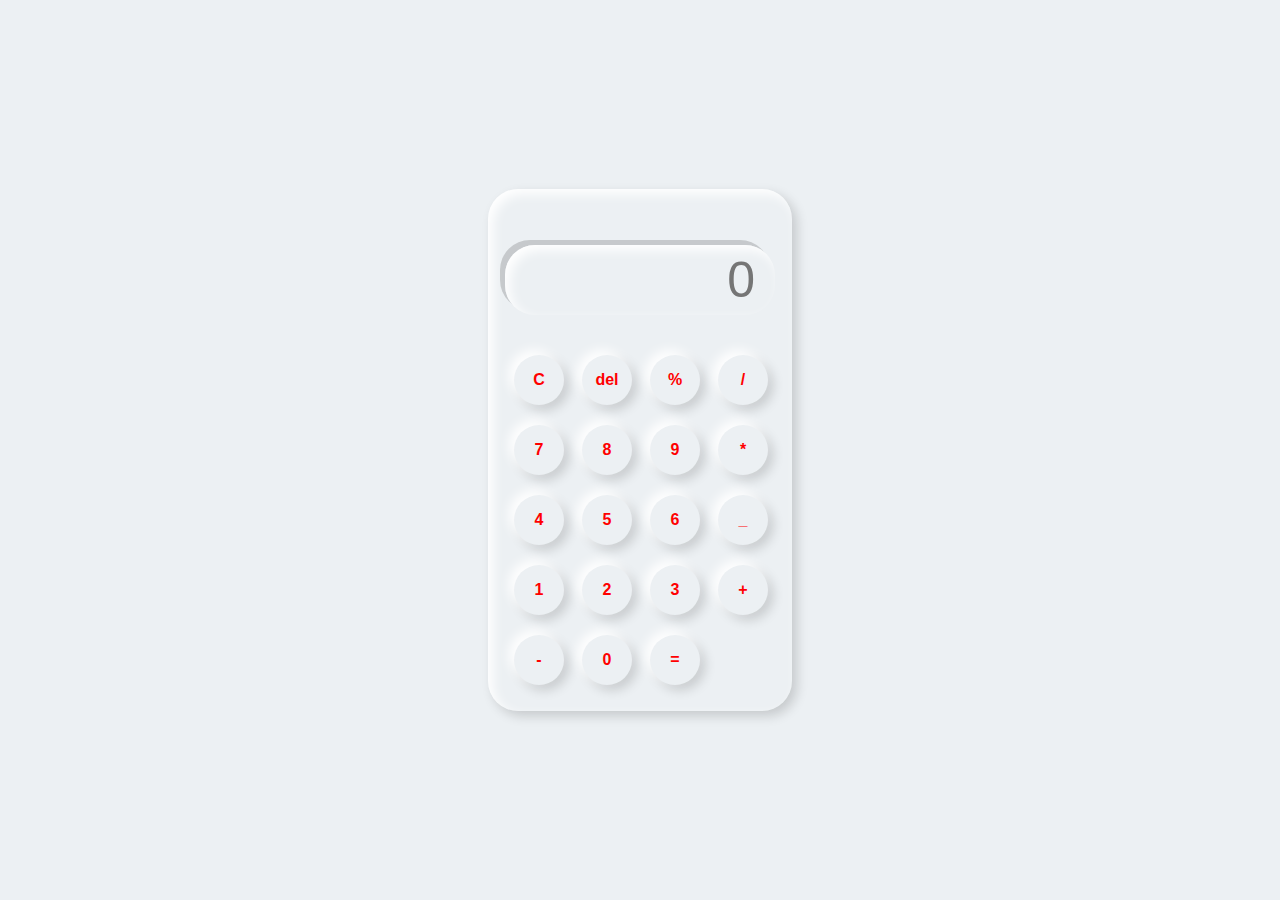
==== index.html @ 34b8885b "Rename calculator.html to index.html" ====
<!DOCTYPE html>
<html lang="en">
<head>
    <meta charset="UTF-8">
    <meta http-equiv="X-UA-Compatible" content="IE=edge">
    <meta name="viewport" content="width=device-width, initial-scale=1.0">
    <link rel="stylesheet" href="calculator.css">
    <title>Calculator</title>
</head>
<body>
   <div class="container" >
       <div class="calculator">
            <input type="text" placeholder="0" id="output-screen">
            <button onclick="bersihkan()">C</button>
            <button onclick="del()">del</button>
            <button onclick="display('%')">%</button>
            <button onclick="display('/')">/</button>
            <button onclick="display('7')">7</button>
            <button onclick="display('8')">8</button>
            <button onclick="display('9')">9</button>
            <button onclick="display('*')">*</button>
            <button onclick="display('4')">4</button>
            <button onclick="display('5')">5</button>
            <button onclick="display('6')">6</button>
            <button onclick="display('_')">_</button>
            <button onclick="display('1')">1</button>
            <button onclick="display('2')">2</button>
            <button onclick="display('3')">3</button>
            <button onclick="display('+')">+</button>
            <button onclick="display('-')">-</button>
            <button onclick="display('0')">0</button>
            <button onclick="calculator()" class="hasil">=</button>
        </div>
   </div> 
   <script>
       let outputscreen = document.getElemetById("output-screen");
       function display(num){
           outputscreen.value += num;
       }
       function calculator(){
           try{
               outputscreen.value = eval(outputscreen.value);
           }
           catch(err){
               alert("invalid")
           }
       }
       function bersihkan(){
           outputscreen.value = "";
       }
       function del(){
           outputscreen.value = outputscreen.value.slice(0,-1);
       }
   </script>
</body>
</html>
---- calculator.css ----
* {
    margin: 0px;
    box-sizing: border-box;
    font-family: sans-serif;
    outline: none;
    padding: 0px;
    background-color: #ecf0f3;
}

.container{
    display: flex;
    height: 100vh;
    align-items: center;
    justify-content: center;
}

.calculator{
    padding: 16px;
    border-radius: 30px;
    background-color: #ecf0f3;
    display: grid;
    grid-template-columns: repeat(4, 68px);
    box-shadow: inset 5px 5px 12px  #fff, 5px 5px 12px rgba(0, 0, 0, 0.16);
}

input{
    height: 70px;
    width: 270px;
    grid-column: span 4;
    background-color: #ecf0f3 ;
    box-shadow: inset 5px 5px 12px #fff, -5px -5px rgba(0, 0, 0, 0.16);
    border: none;
    border-radius: 30px;
    color: rgb(70, 70, 70);
    font-size: 50px;
    text-align: end;
    margin: auto;
    margin-top: 40px;
    margin-bottom: 30px;
    padding: 20px;
}

button{
    background-color: #ecf0f3;
    height: 50px;
    width: 50px;
    border: none;
    border-radius: 50%;
    box-shadow: -5px -5px 12px #fff, 5px 5px 12px rgba(0, 0, 0, 0.16);
    margin: 10px;
    font-size: 16px;
    font-weight: bold;
    color: red;
}

button:hover(){
    background-color: red;
    color: white;
}

hasil{
    width: 115px;
    border-radius: 45px;
    box-shadow: inset -5px -5px 12px #fff, 5px 5px 12px rgba(0, 0, 0, 0.16);
    background-color: #ecf0f3;
}
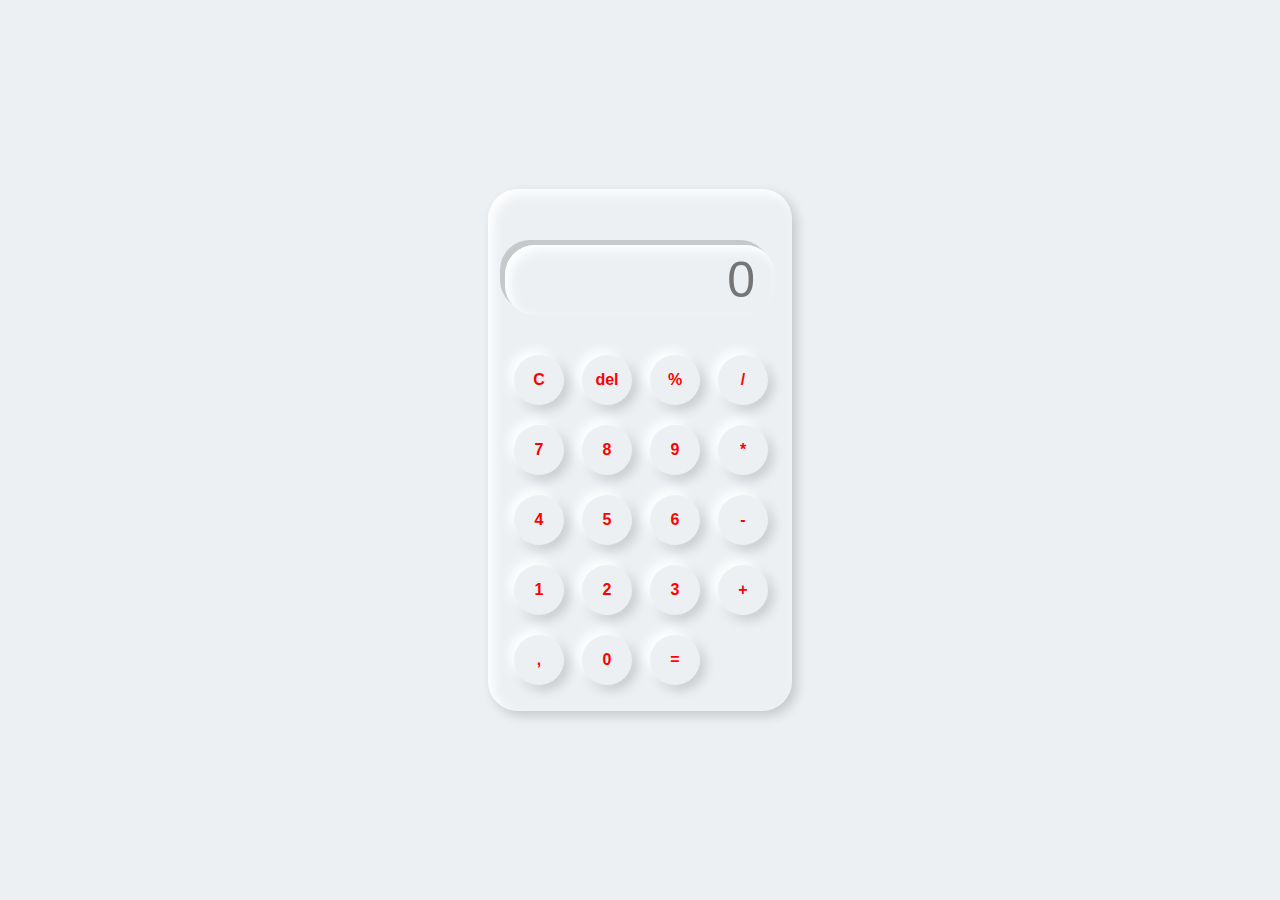
==== commit fd2b6e5c: "Update index.html" ====
--- a/index.html
+++ b/index.html
@@ -22,18 +22,18 @@
             <button onclick="display('4')">4</button>
             <button onclick="display('5')">5</button>
             <button onclick="display('6')">6</button>
-            <button onclick="display('_')">_</button>
+            <button onclick="display('-')">-</button>
             <button onclick="display('1')">1</button>
             <button onclick="display('2')">2</button>
             <button onclick="display('3')">3</button>
             <button onclick="display('+')">+</button>
-            <button onclick="display('-')">-</button>
+            <button onclick="display(',')">,</button>
             <button onclick="display('0')">0</button>
             <button onclick="calculator()" class="hasil">=</button>
         </div>
    </div> 
    <script>
-       let outputscreen = document.getElemetById("output-screen");
+       let outputscreen = document.getElementById("output-screen");
        function display(num){
            outputscreen.value += num;
        }
--- a/calculator.css
+++ b/calculator.css
@@ -53,7 +53,7 @@
     color: red;
 }
 
-button:hover(){
+button:hover{
     background-color: red;
     color: white;
 }
@@ -63,4 +63,4 @@
     border-radius: 45px;
     box-shadow: inset -5px -5px 12px #fff, 5px 5px 12px rgba(0, 0, 0, 0.16);
     background-color: #ecf0f3;
-}+}
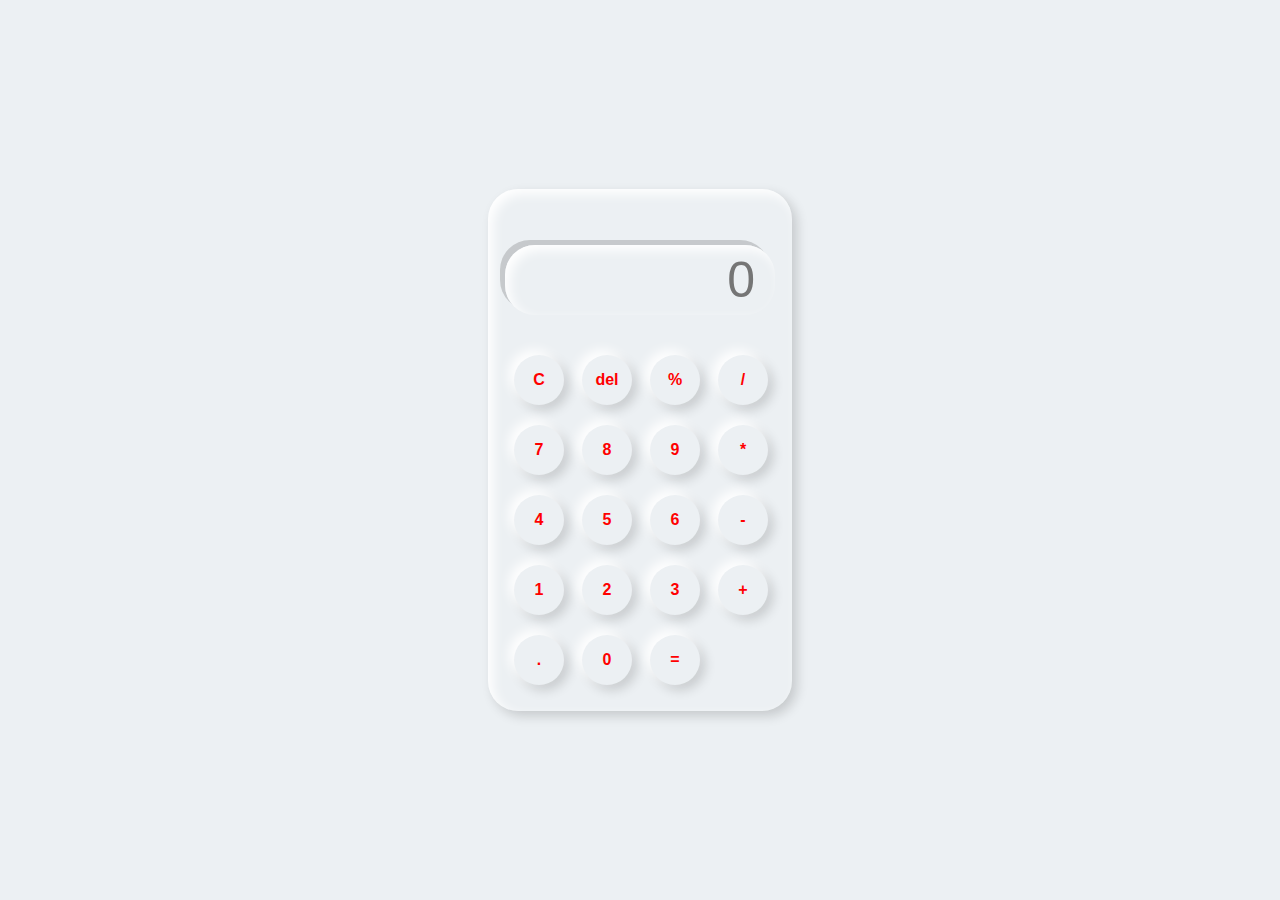
==== commit 90c44e5c: "Update index.html" ====
--- a/index.html
+++ b/index.html
@@ -27,7 +27,7 @@
             <button onclick="display('2')">2</button>
             <button onclick="display('3')">3</button>
             <button onclick="display('+')">+</button>
-            <button onclick="display(',')">,</button>
+            <button onclick="display('.')">.</button>
             <button onclick="display('0')">0</button>
             <button onclick="calculator()" class="hasil">=</button>
         </div>
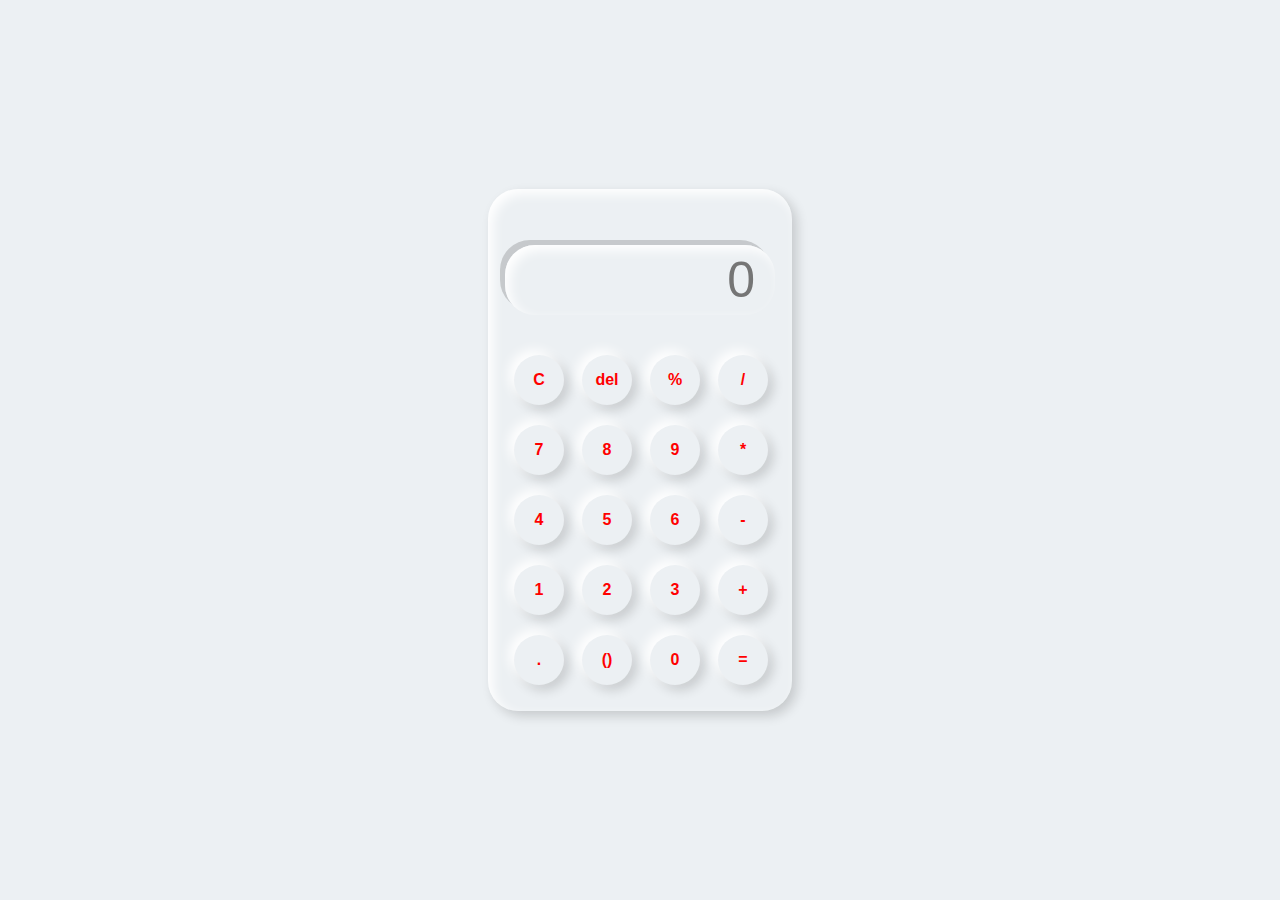
==== commit a08fb596: "Update index.html" ====
--- a/index.html
+++ b/index.html
@@ -28,6 +28,7 @@
             <button onclick="display('3')">3</button>
             <button onclick="display('+')">+</button>
             <button onclick="display('.')">.</button>
+            <button onclick="display('()')">()</button>
             <button onclick="display('0')">0</button>
             <button onclick="calculator()" class="hasil">=</button>
         </div>
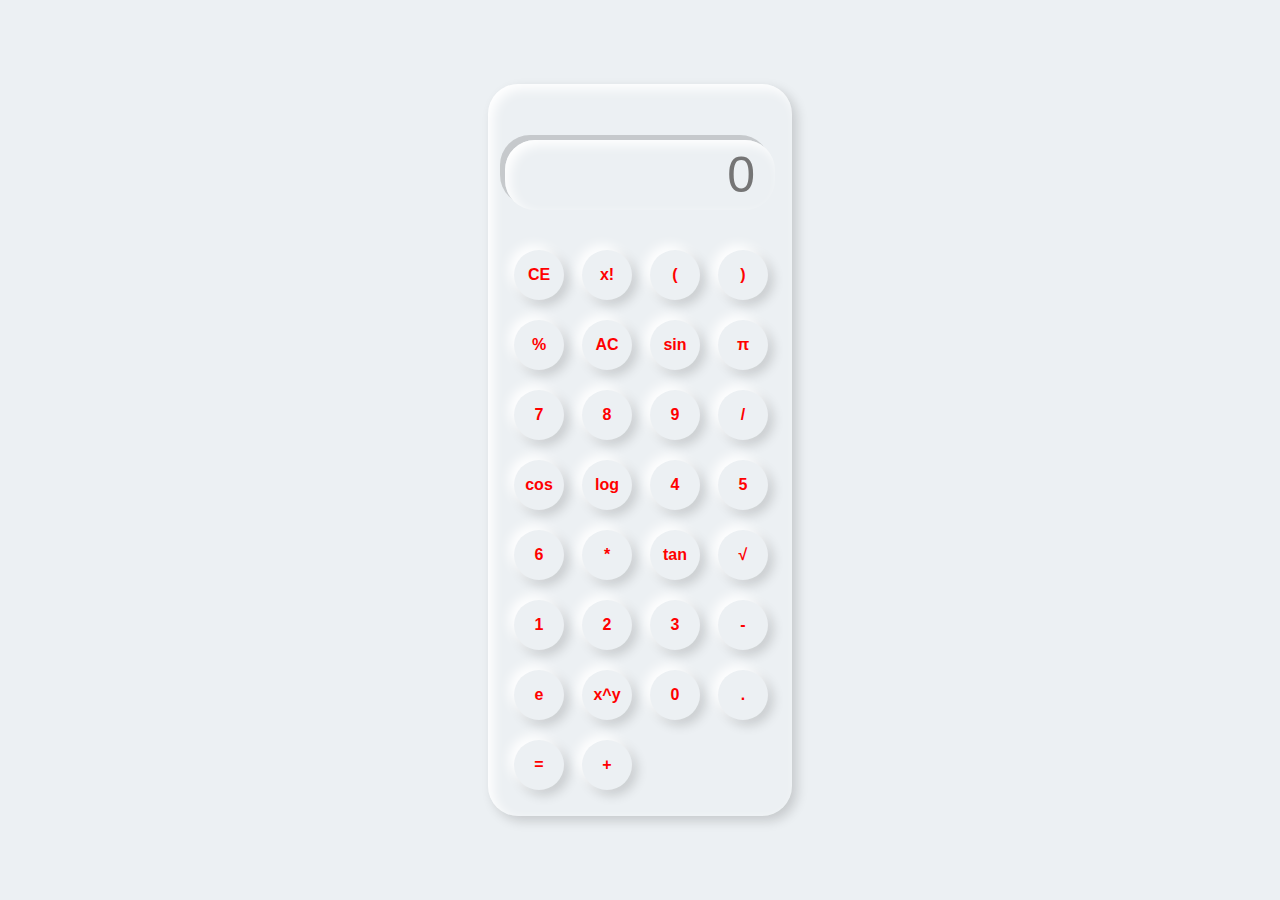
==== commit e2779f25: "Update index.html" ====
--- a/index.html
+++ b/index.html
@@ -11,26 +11,36 @@
    <div class="container" >
        <div class="calculator">
             <input type="text" placeholder="0" id="output-screen">
-            <button onclick="bersihkan()">C</button>
-            <button onclick="del()">del</button>
+            <button onclick="del()">CE</button>
+            <button onclick="fact()">x!</button>
+            <button onclick="display('(')">(</button>
+            <button onclick="display(')')">)</button>
             <button onclick="display('%')">%</button>
-            <button onclick="display('/')">/</button>
+            <button onclick="backspc()">AC</button>
+            <button onclick="sin()">sin</button>
+            <button onclick="pi()">π</button>
             <button onclick="display('7')">7</button>
             <button onclick="display('8')">8</button>
             <button onclick="display('9')">9</button>
-            <button onclick="display('*')">*</button>
+            <button onclick="display('/')">/</button>
+            <button onclick="cos()">cos</button>
+            <button onclick="log()">log</button>
             <button onclick="display('4')">4</button>
             <button onclick="display('5')">5</button>
             <button onclick="display('6')">6</button>
-            <button onclick="display('-')">-</button>
+            <button onclick="display('*')">*</button>
+            <button onclick="tan()">tan</button>
+             <button onclick="sqrt()">√</button>
             <button onclick="display('1')">1</button>
             <button onclick="display('2')">2</button>
-            <button onclick="display('3')">3</button>
-            <button onclick="display('+')">+</button>
+             <button onclick="display('3')">3</button>
+            <button onclick="display('-')">-</button>
+            <button onclick="e()">e</button>
+            <button onclick="pow()">x^y</button>
+            <button onclick="display('0')">0</button>
             <button onclick="display('.')">.</button>
-            <button onclick="display('()')">()</button>
-            <button onclick="display('0')">0</button>
             <button onclick="calculator()" class="hasil">=</button>
+             <button onclick="display('+')">+</button>
         </div>
    </div> 
    <script>
@@ -46,12 +56,50 @@
                alert("invalid")
            }
        }
-       function bersihkan(){
+       function del(){
            outputscreen.value = "";
        }
-       function del(){
+       function backspc(){
            outputscreen.value = outputscreen.value.slice(0,-1);
        }
+       function sin(){
+           outputscreen.value = Math.sin(outputscreen.value);
+       }
+        function cos(){
+           outputscreen.value = Math.cos(outputscreen.value);
+        }
+       function tan(){
+           outputscreen.value = Math.tan(outputscreen.value);
+        }
+        function sin(){
+           outputscreen.value = Math.sin(outputscreen.value);
+        }
+        function log(){
+            outputscreen.value = Math.log(outputscreen.value);
+        }
+        function sqrt(){
+           outputscreen.value = Math.sqrt(outputscreen.value,2);
+       }
+        function pow(){
+           outputscreen.value = Math.pow(outputscreen.value,2);
+       }
+        function pi(){
+           outputscreen.value = 3.14159265359;
+       }
+        function e(){
+           outputscreen.value = 2.71828182846;
+       }
+       function fact(){
+           var i, num, f;
+           f=1;
+           num=outputscreen.value;
+           for(i=1; i<=num; i++){
+               f=f*i;
+           }
+           i=i-1;
+           outputscreen.value = f;
+        }
+
    </script>
 </body>
 </html>
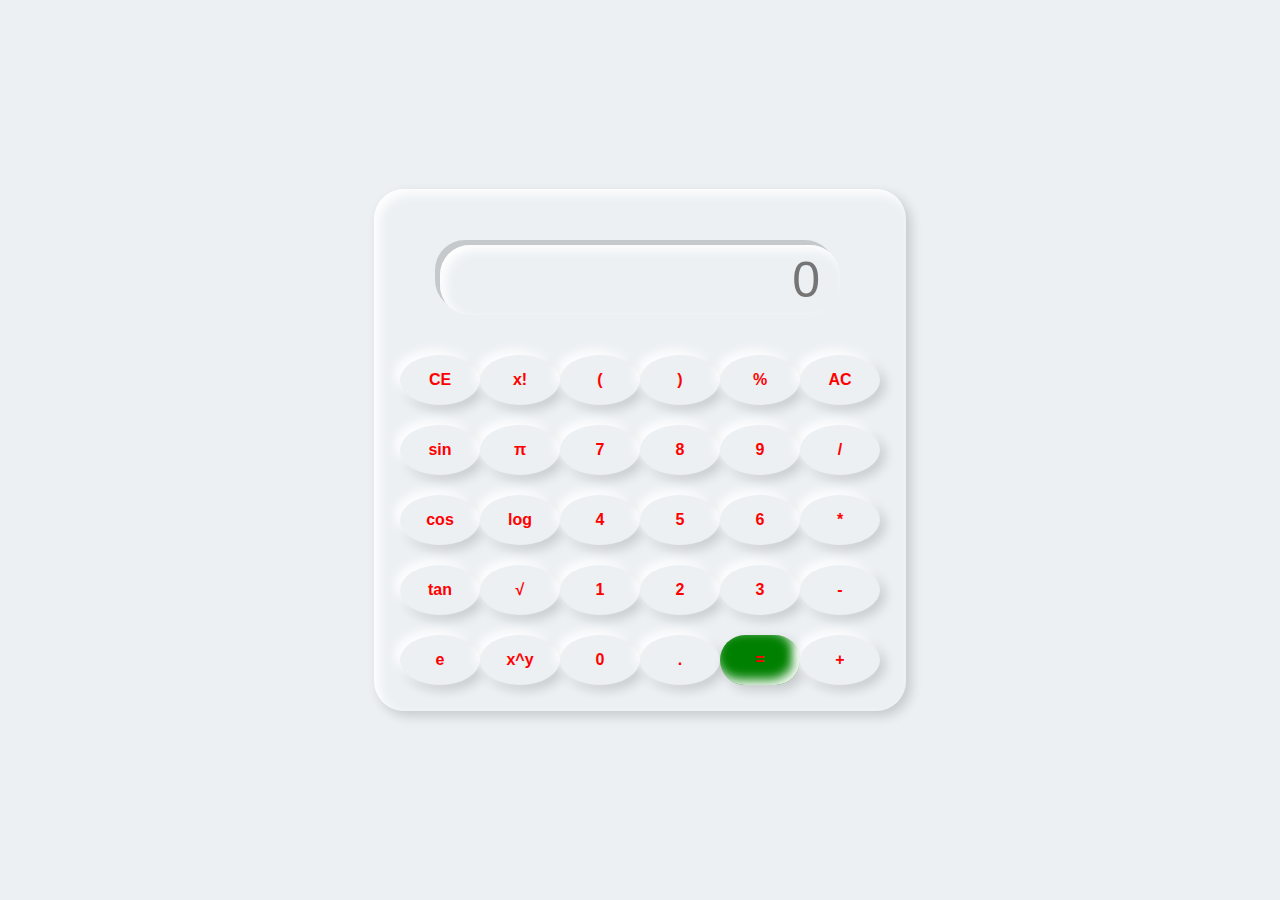
==== commit 322e1d97: "Rename calculator.html to index.html" ====
--- a/index.html
+++ b/index.html
@@ -1,105 +1,105 @@
-<!DOCTYPE html>
-<html lang="en">
-<head>
-    <meta charset="UTF-8">
-    <meta http-equiv="X-UA-Compatible" content="IE=edge">
-    <meta name="viewport" content="width=device-width, initial-scale=1.0">
-    <link rel="stylesheet" href="calculator.css">
-    <title>Calculator</title>
-</head>
-<body>
-   <div class="container" >
-       <div class="calculator">
-            <input type="text" placeholder="0" id="output-screen">
-            <button onclick="del()">CE</button>
-            <button onclick="fact()">x!</button>
-            <button onclick="display('(')">(</button>
-            <button onclick="display(')')">)</button>
-            <button onclick="display('%')">%</button>
-            <button onclick="backspc()">AC</button>
-            <button onclick="sin()">sin</button>
-            <button onclick="pi()">π</button>
-            <button onclick="display('7')">7</button>
-            <button onclick="display('8')">8</button>
-            <button onclick="display('9')">9</button>
-            <button onclick="display('/')">/</button>
-            <button onclick="cos()">cos</button>
-            <button onclick="log()">log</button>
-            <button onclick="display('4')">4</button>
-            <button onclick="display('5')">5</button>
-            <button onclick="display('6')">6</button>
-            <button onclick="display('*')">*</button>
-            <button onclick="tan()">tan</button>
-             <button onclick="sqrt()">√</button>
-            <button onclick="display('1')">1</button>
-            <button onclick="display('2')">2</button>
-             <button onclick="display('3')">3</button>
-            <button onclick="display('-')">-</button>
-            <button onclick="e()">e</button>
-            <button onclick="pow()">x^y</button>
-            <button onclick="display('0')">0</button>
-            <button onclick="display('.')">.</button>
-            <button onclick="calculator()" class="hasil">=</button>
-             <button onclick="display('+')">+</button>
-        </div>
-   </div> 
-   <script>
-       let outputscreen = document.getElementById("output-screen");
-       function display(num){
-           outputscreen.value += num;
-       }
-       function calculator(){
-           try{
-               outputscreen.value = eval(outputscreen.value);
-           }
-           catch(err){
-               alert("invalid")
-           }
-       }
-       function del(){
-           outputscreen.value = "";
-       }
-       function backspc(){
-           outputscreen.value = outputscreen.value.slice(0,-1);
-       }
-       function sin(){
-           outputscreen.value = Math.sin(outputscreen.value);
-       }
-        function cos(){
-           outputscreen.value = Math.cos(outputscreen.value);
-        }
-       function tan(){
-           outputscreen.value = Math.tan(outputscreen.value);
-        }
-        function sin(){
-           outputscreen.value = Math.sin(outputscreen.value);
-        }
-        function log(){
-            outputscreen.value = Math.log(outputscreen.value);
-        }
-        function sqrt(){
-           outputscreen.value = Math.sqrt(outputscreen.value,2);
-       }
-        function pow(){
-           outputscreen.value = Math.pow(outputscreen.value,2);
-       }
-        function pi(){
-           outputscreen.value = 3.14159265359;
-       }
-        function e(){
-           outputscreen.value = 2.71828182846;
-       }
-       function fact(){
-           var i, num, f;
-           f=1;
-           num=outputscreen.value;
-           for(i=1; i<=num; i++){
-               f=f*i;
-           }
-           i=i-1;
-           outputscreen.value = f;
-        }
-
-   </script>
-</body>
-</html>
+<!DOCTYPE html>
+<html lang="en">
+<head>
+    <meta charset="UTF-8">
+    <meta http-equiv="X-UA-Compatible" content="IE=edge">
+    <meta name="viewport" content="width=device-width, initial-scale=1.0">
+    <link rel="stylesheet" href="calculator.css">
+    <title>Calculator</title>
+</head>
+<body>
+   <div class="container" >
+       <div class="calculator">
+            <input type="text" placeholder="0" id="output-screen">
+            <button onclick="del()">CE</button>
+            <button onclick="fact()">x!</button>
+            <button onclick="display('(')">(</button>
+            <button onclick="display(')')">)</button>
+            <button onclick="display('%')">%</button>
+            <button onclick="backspc()">AC</button>
+            <button onclick="sin()">sin</button>
+            <button onclick="pi()">π</button>
+            <button onclick="display('7')">7</button>
+            <button onclick="display('8')">8</button>
+            <button onclick="display('9')">9</button>
+            <button onclick="display('/')">/</button>
+            <button onclick="cos()">cos</button>
+            <button onclick="log()">log</button>
+            <button onclick="display('4')">4</button>
+            <button onclick="display('5')">5</button>
+            <button onclick="display('6')">6</button>
+            <button onclick="display('*')">*</button>
+            <button onclick="tan()">tan</button>
+             <button onclick="sqrt()">√</button>
+            <button onclick="display('1')">1</button>
+            <button onclick="display('2')">2</button>
+             <button onclick="display('3')">3</button>
+            <button onclick="display('-')">-</button>
+            <button onclick="e()">e</button>
+            <button onclick="pow()">x^y</button>
+            <button onclick="display('0')">0</button>
+            <button onclick="display('.')">.</button>
+            <button onclick="calculator()" class="hasil">=</button>
+             <button onclick="display('+')">+</button>
+        </div>
+   </div> 
+   <script>
+       let outputscreen = document.getElementById("output-screen");
+       function display(num){
+           outputscreen.value += num;
+       }
+       function calculator(){
+           try{
+               outputscreen.value = eval(outputscreen.value);
+           }
+           catch(err){
+               alert("invalid")
+           }
+       }
+       function del(){
+           outputscreen.value = "";
+       }
+       function backspc(){
+           outputscreen.value = outputscreen.value.slice(0,-1);
+       }
+       function sin(){
+           outputscreen.value = Math.sin(outputscreen.value);
+       }
+        function cos(){
+           outputscreen.value = Math.cos(outputscreen.value);
+        }
+       function tan(){
+           outputscreen.value = Math.tan(outputscreen.value);
+        }
+        function sin(){
+           outputscreen.value = Math.sin(outputscreen.value);
+        }
+        function log(){
+            outputscreen.value = Math.log(outputscreen.value);
+        }
+        function sqrt(){
+           outputscreen.value = Math.sqrt(outputscreen.value,2);
+       }
+        function pow(){
+           outputscreen.value = Math.pow(outputscreen.value,2);
+       }
+        function pi(){
+           outputscreen.value = 3.14159265359;
+       }
+        function e(){
+           outputscreen.value = 2.71828182846;
+       }
+       function fact(){
+           var i, num, f;
+           f=1;
+           num=outputscreen.value;
+           for(i=1; i<=num; i++){
+               f=f*i;
+           }
+           i=i-1;
+           outputscreen.value = f;
+        }
+
+   </script>
+</body>
+</html>
--- a/calculator.css
+++ b/calculator.css
@@ -19,14 +19,14 @@
     border-radius: 30px;
     background-color: #ecf0f3;
     display: grid;
-    grid-template-columns: repeat(4, 68px);
+    grid-template-columns: repeat(5, 80px);
     box-shadow: inset 5px 5px 12px  #fff, 5px 5px 12px rgba(0, 0, 0, 0.16);
 }
 
 input{
     height: 70px;
-    width: 270px;
-    grid-column: span 4;
+    width: 400px;
+    grid-column: span 6;
     background-color: #ecf0f3 ;
     box-shadow: inset 5px 5px 12px #fff, -5px -5px rgba(0, 0, 0, 0.16);
     border: none;
@@ -43,7 +43,7 @@
 button{
     background-color: #ecf0f3;
     height: 50px;
-    width: 50px;
+    width: 80px;
     border: none;
     border-radius: 50%;
     box-shadow: -5px -5px 12px #fff, 5px 5px 12px rgba(0, 0, 0, 0.16);
@@ -58,9 +58,9 @@
     color: white;
 }
 
-hasil{
-    width: 115px;
+.hasil{
+    width: 80px;
     border-radius: 45px;
     box-shadow: inset -5px -5px 12px #fff, 5px 5px 12px rgba(0, 0, 0, 0.16);
-    background-color: #ecf0f3;
-}
+    background-color: green;
+}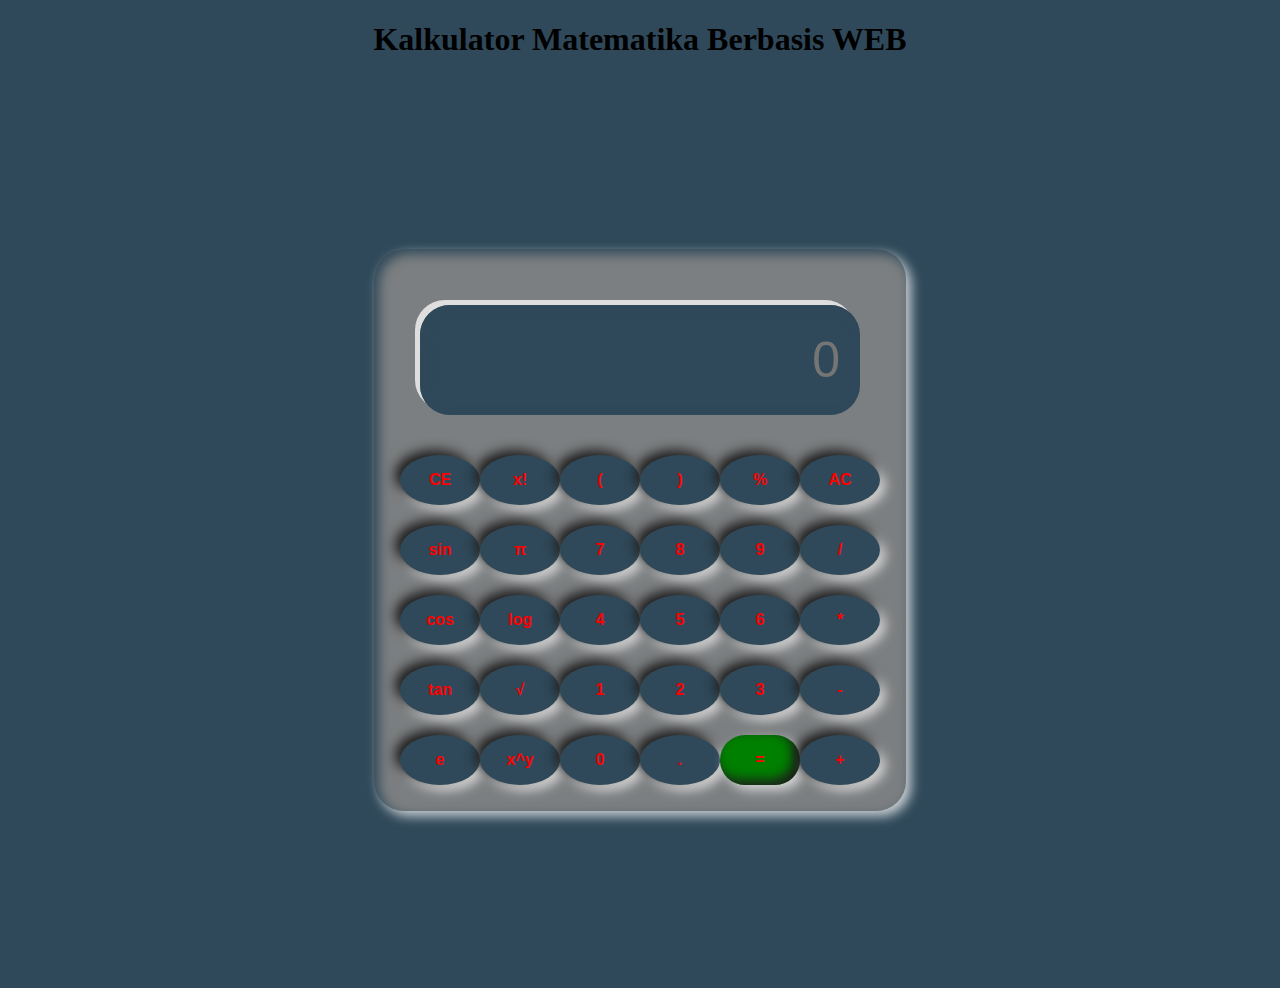
==== commit 6146d9db: "Update index.html" ====
--- a/index.html
+++ b/index.html
@@ -5,10 +5,11 @@
     <meta http-equiv="X-UA-Compatible" content="IE=edge">
     <meta name="viewport" content="width=device-width, initial-scale=1.0">
     <link rel="stylesheet" href="calculator.css">
-    <title>Calculator</title>
+    <title>Calculator Berbasis WEB</title>
 </head>
 <body>
-   <div class="container" >
+    <h1>Kalkulator Matematika Berbasis WEB</h1>
+    <div class="container" >
        <div class="calculator">
             <input type="text" placeholder="0" id="output-screen">
             <button onclick="del()">CE</button>
--- a/calculator.css
+++ b/calculator.css
@@ -1,12 +1,10 @@
-* {
-    margin: 0px;
-    box-sizing: border-box;
-    font-family: sans-serif;
-    outline: none;
-    padding: 0px;
-    background-color: #ecf0f3;
+*{
+    background-color: #2F495A;
 }
 
+h1{
+    text-align: center;
+}
 .container{
     display: flex;
     height: 100vh;
@@ -17,21 +15,21 @@
 .calculator{
     padding: 16px;
     border-radius: 30px;
-    background-color: #ecf0f3;
+    background-color: #7c7f81;
     display: grid;
     grid-template-columns: repeat(5, 80px);
-    box-shadow: inset 5px 5px 12px  #fff, 5px 5px 12px rgba(0, 0, 0, 0.16);
+    box-shadow: inset 5px 5px 12px #2F495A , 5px 5px 12px rgba(255, 254, 254, 0.753);
 }
 
 input{
     height: 70px;
     width: 400px;
     grid-column: span 6;
-    background-color: #ecf0f3 ;
-    box-shadow: inset 5px 5px 12px #fff, -5px -5px rgba(0, 0, 0, 0.16);
+    background-color:  #2F495A ;
+    box-shadow: inset 5px 5px 12px #2F495A, -5px -5px rgba(255, 254, 254, 0.753);
     border: none;
     border-radius: 30px;
-    color: rgb(70, 70, 70);
+    color: rgb(255, 254, 254, 0.753);
     font-size: 50px;
     text-align: end;
     margin: auto;
@@ -41,12 +39,12 @@
 }
 
 button{
-    background-color: #ecf0f3;
+    background-color: #2F495A;
     height: 50px;
     width: 80px;
     border: none;
     border-radius: 50%;
-    box-shadow: -5px -5px 12px #fff, 5px 5px 12px rgba(0, 0, 0, 0.16);
+    box-shadow: -5px -5px 12px #1d1c1c, 5px 5px 12px rgba(255, 254, 254, 0.753);
     margin: 10px;
     font-size: 16px;
     font-weight: bold;
@@ -55,12 +53,12 @@
 
 button:hover{
     background-color: red;
-    color: white;
+    color: gray;
 }
 
 .hasil{
     width: 80px;
     border-radius: 45px;
-    box-shadow: inset -5px -5px 12px #fff, 5px 5px 12px rgba(0, 0, 0, 0.16);
+    box-shadow: inset -5px -5px 12px #1d1c1c, 5px 5px 12px rgba(255, 255, 255, 0.685);
     background-color: green;
-}+}
